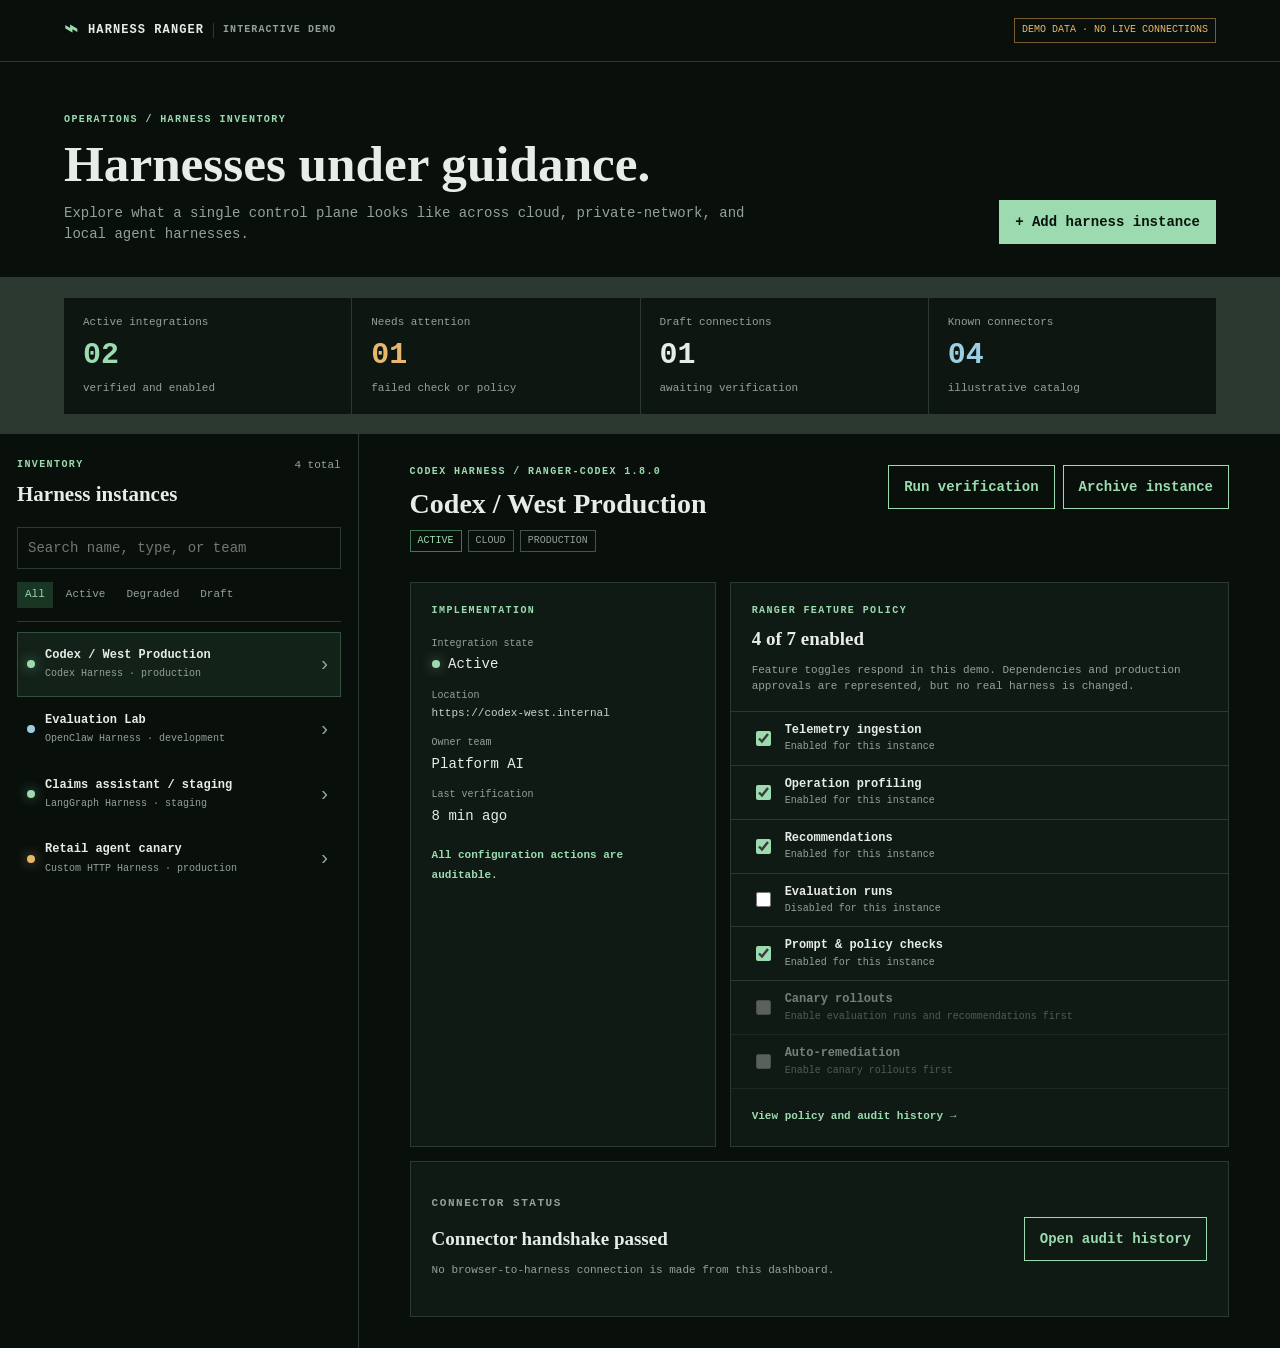
==== index.html @ f1c351ab "Add Harness Ranger interactive demo" ====
<!doctype html>
<html lang="en">
  <head>
    <meta charset="utf-8" />
    <meta name="viewport" content="width=device-width, initial-scale=1" />
    <meta name="robots" content="noindex" />
    <title>Harness Ranger — Interactive Demo</title>
    <link rel="stylesheet" href="styles.css" />
  </head>
  <body>
    <main id="app"></main>
    <script src="app.js"></script>
  </body>
</html>
---- styles.css ----
:root{--bg:#09100c;--panel:#101a14;--panel2:#132219;--line:#2c3931;--ink:#e8ece8;--muted:#95a198;--green:#9bdbaf;--amber:#e7b76c;--blue:#9bcde3;--red:#ee9b8d}*{box-sizing:border-box}body{margin:0;background:var(--bg);color:var(--ink);font:14px/1.45 ui-monospace,SFMono-Regular,Menlo,Consolas,monospace}button,input,select{font:inherit}button{cursor:pointer}.top{height:62px;padding:0 clamp(20px,5vw,74px);border-bottom:1px solid var(--line);display:flex;align-items:center;justify-content:space-between}.brand{letter-spacing:.09em;font-size:12px;font-weight:800;display:flex;align-items:center;gap:9px}.mark{color:var(--green);font-size:23px}.brand em{font-style:normal;color:var(--muted);font-size:10px;padding-left:9px;border-left:1px solid var(--line)}.mode{color:var(--amber);font-size:10px;border:1px solid #775d30;padding:4px 7px}.hero{padding:51px clamp(20px,5vw,74px) 33px;display:flex;justify-content:space-between;align-items:end;gap:26px;border-bottom:1px solid var(--line)}.eyebrow{margin:0 0 9px;color:var(--green);font-size:10px;font-weight:800;letter-spacing:.14em}.hero h1,.detail h2,.dialog h2{font:600 clamp(32px,4vw,54px)/1.05 Georgia,serif;margin:0}.hero p:last-child{max-width:690px;color:var(--muted);margin:13px 0 0}.primary,.secondary{background:var(--green);border:1px solid var(--green);color:#0a140d;padding:11px 15px;font-weight:800;white-space:nowrap}.secondary{background:transparent;color:var(--green)}.metrics{display:grid;grid-template-columns:repeat(4,1fr);gap:1px;background:var(--line);padding:20px clamp(20px,5vw,74px)}.metric{background:#0e1611;padding:17px 19px}.metric p,.metric small{margin:0;color:var(--muted);font-size:11px}.metric strong{display:block;font-size:30px;line-height:1.1;margin:8px 0 5px}.metric.green strong{color:var(--green)}.metric.amber strong{color:var(--amber)}.metric.blue strong{color:var(--blue)}.workspace{display:grid;grid-template-columns:minmax(300px,.72fr) minmax(0,1.85fr);min-height:600px}.inventory{border-right:1px solid var(--line);padding:24px 17px}.head{display:flex;justify-content:space-between;align-items:start;gap:12px}.head h2{font:600 21px Georgia,serif;margin:0}.head span{font-size:11px;color:var(--muted)}.search{width:100%;margin:20px 0 13px;background:transparent;border:1px solid var(--line);padding:10px;color:var(--ink)}.filters{display:flex;gap:5px;border-bottom:1px solid var(--line);padding-bottom:13px}.filters button{border:0;background:transparent;color:var(--muted);padding:5px 8px;font-size:11px}.filters button.on{background:#193524;color:var(--green)}.list{margin-top:10px}.harness{width:100%;background:transparent;border:1px solid transparent;text-align:left;color:var(--ink);padding:14px 9px;display:flex;align-items:center;gap:10px}.harness:hover,.harness.on{background:var(--panel2);border-color:#31513c}.harness strong,.harness small{display:block}.harness strong{font-size:12px}.harness small{color:var(--muted);font-size:10px;margin-top:3px}.harness .copy{flex:1}.chev{color:var(--muted);font-size:20px}.status{width:8px;height:8px;border-radius:999px;background:var(--muted);display:inline-block;flex:0 0 auto}.status.active{background:var(--green);box-shadow:0 0 12px #9bdbaf88}.status.degraded{background:var(--amber);box-shadow:0 0 12px #e7b76c88}.status.draft,.status.verifying{background:var(--blue)}.detail{padding:31px clamp(21px,4vw,51px)}.detail-head{display:flex;justify-content:space-between;align-items:start;gap:15px}.detail h2{font-size:28px}.badges{margin-top:12px;display:flex;gap:6px}.badge{padding:3px 7px;border:1px solid #46534b;color:var(--muted);font-size:10px;text-transform:uppercase}.badge.active{border-color:#3d7853;color:var(--green)}.badge.degraded{border-color:#86622a;color:var(--amber)}.action-set{display:flex;gap:8px;flex-wrap:wrap;justify-content:flex-end}.grid{display:grid;grid-template-columns:minmax(220px,.76fr) minmax(340px,1.24fr);gap:14px;margin-top:30px}.card,.health{background:var(--panel);border:1px solid var(--line);padding:21px}.card h3,.health h3{font:600 19px Georgia,serif;margin:0}.card dl{margin:18px 0}.card dt{font-size:10px;color:var(--muted);margin-top:14px}.card dd{margin:3px 0 0}.mono{font-size:11px;overflow-wrap:anywhere;color:#c6d5ca}.link{border:0;background:transparent;padding:0;color:var(--green);font-size:11px;font-weight:800}.policy-note,.health p{color:var(--muted);font-size:11px;margin:13px 0 16px}.feature-list{border-top:1px solid var(--line);margin:0 -21px 16px}.feature{display:flex;align-items:center;gap:11px;padding:10px 21px;border-bottom:1px solid var(--line);cursor:pointer}.feature input{width:15px;height:15px;accent-color:var(--green)}.feature strong,.feature small{display:block}.feature strong{font-size:12px}.feature small{font-size:10px;color:var(--muted);margin-top:1px}.feature.locked{opacity:.48;cursor:not-allowed}.health{margin-top:14px;display:flex;align-items:center;justify-content:space-between;gap:15px}.banner{padding:11px clamp(20px,5vw,74px);background:#193123;color:var(--green);font-size:11px;border-bottom:1px solid var(--line)}.dialog-backdrop{position:fixed;inset:0;background:#000b;display:grid;place-items:center;padding:20px}.dialog{width:min(520px,100%);background:#101913;border:1px solid #4e7258;padding:24px;box-shadow:0 20px 80px #000}.dialog-head{display:flex;align-items:start;justify-content:space-between}.close{border:0;background:transparent;color:var(--muted);font-size:27px}.dialog label{display:block;color:#c6d0c9;font-size:11px;margin:14px 0}.dialog input,.dialog select{display:block;width:100%;background:#0a100d;border:1px solid var(--line);color:var(--ink);padding:10px;margin-top:5px}.row{display:grid;grid-template-columns:1fr 1fr;gap:12px}.actions{display:flex;justify-content:end;gap:9px;margin-top:20px}.demo-note{color:var(--muted);font-size:10px;margin-top:14px}@media(max-width:800px){.hero{align-items:start;flex-direction:column}.metrics{grid-template-columns:repeat(2,1fr)}.workspace,.grid{grid-template-columns:1fr}.inventory{border-right:0;border-bottom:1px solid var(--line)}}@media(max-width:480px){.metrics{grid-template-columns:1fr}.top{padding:0 16px}.brand em{display:none}.row{grid-template-columns:1fr}.detail-head,.health{flex-direction:column}}
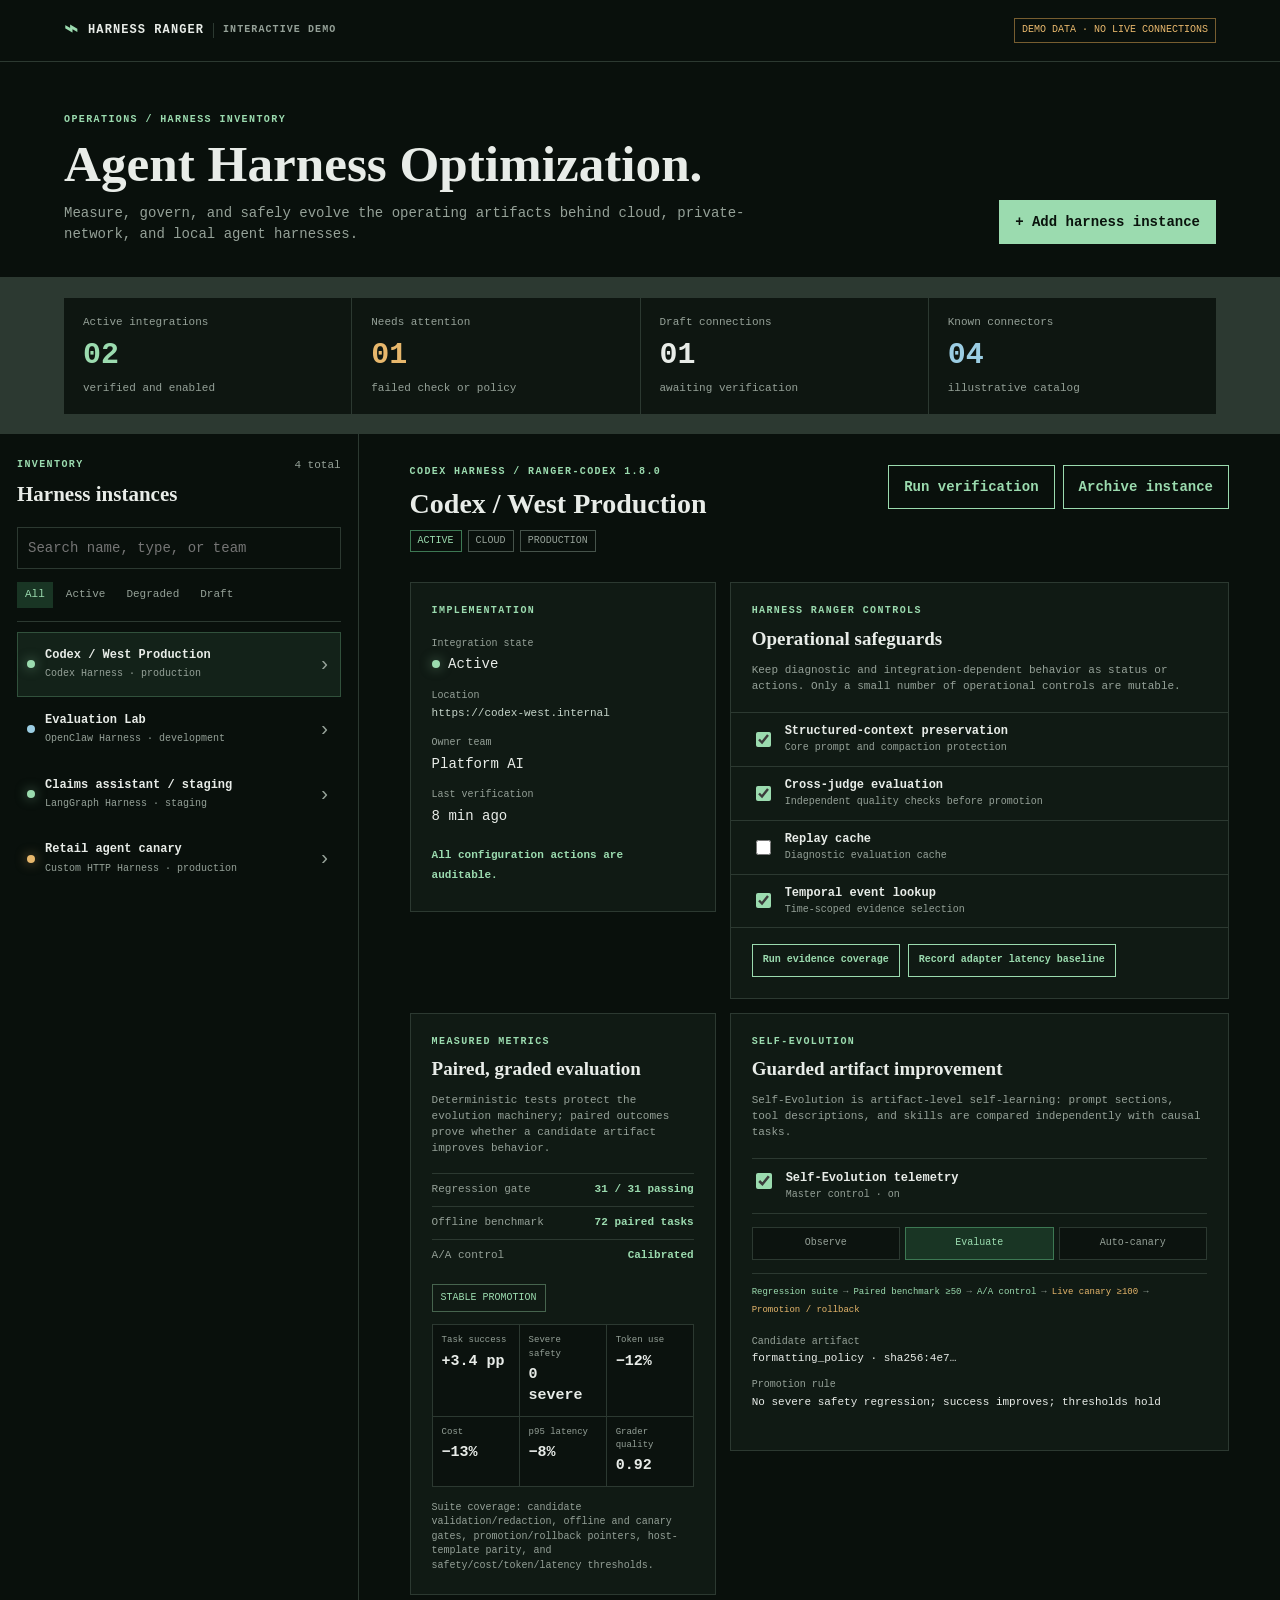
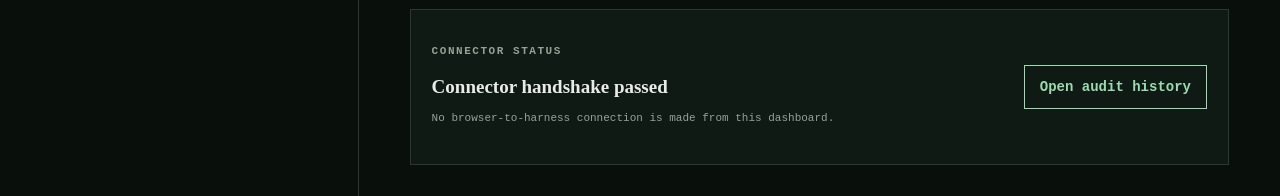
==== commit d8a30e46: "Add self-evolution metrics controls" ====
--- a/index.html
+++ b/index.html
@@ -6,6 +6,7 @@
     <meta name="robots" content="noindex" />
     <title>Harness Ranger — Interactive Demo</title>
     <link rel="stylesheet" href="styles.css" />
+    <link rel="stylesheet" href="iteration.css" />
   </head>
   <body>
     <main id="app"></main>
--- a/iteration.css
+++ b/iteration.css
@@ -0,0 +1 @@
+.evolution-grid{align-items:start}.implementation{min-height:330px}.controls .feature-list{margin-top:17px}.diagnostics{display:flex;gap:8px;flex-wrap:wrap;margin-top:14px}.compact{padding:8px 10px;font-size:10px}.gate-row{display:flex;justify-content:space-between;gap:12px;border-top:1px solid var(--line);padding:8px 0;font-size:11px}.gate-row span{color:var(--muted)}.gate-row strong{color:var(--green)}.stage{margin:12px 0;padding:6px 8px;border:1px solid #46644e;color:var(--green);font-size:10px;text-transform:uppercase;display:inline-block}.scorecard{display:grid;grid-template-columns:repeat(3,1fr);gap:1px;background:var(--line);border:1px solid var(--line)}.scorecard div{background:#0b120e;padding:9px}.scorecard small,.scorecard strong{display:block}.scorecard small{font-size:9px;color:var(--muted)}.scorecard strong{font-size:15px;margin-top:3px}.suite-copy{color:var(--muted);font-size:10px;margin:14px 0 0}.master{display:flex;gap:11px;padding:11px 0;border-top:1px solid var(--line);border-bottom:1px solid var(--line);margin-top:17px;cursor:pointer}.master input{accent-color:var(--green);width:16px;height:16px}.master strong,.master small{display:block}.master strong{font-size:12px}.master small{font-size:10px;color:var(--muted)}.modes{display:grid;grid-template-columns:repeat(3,1fr);gap:5px;margin:13px 0}.modes button{border:1px solid var(--line);background:#0c130f;color:var(--muted);padding:8px 5px;font-size:10px}.modes button.chosen{border-color:#3d7853;background:#193524;color:var(--green)}.modes button:disabled{opacity:.4;cursor:not-allowed}.evolution-funnel{display:flex;flex-wrap:wrap;gap:5px;align-items:center;border-top:1px solid var(--line);padding-top:12px;font-size:9px;color:var(--muted)}.evolution-funnel .done{color:var(--green)}.evolution-funnel .hold{color:var(--amber)}.artifact{margin:15px 0 0}.artifact dt{color:var(--muted);font-size:10px;margin-top:11px}.artifact dd{margin:2px 0 0;font-size:11px}@media(max-width:560px){.scorecard{grid-template-columns:repeat(2,1fr)}.modes{grid-template-columns:1fr}.gate-row{flex-direction:column;gap:2px}}
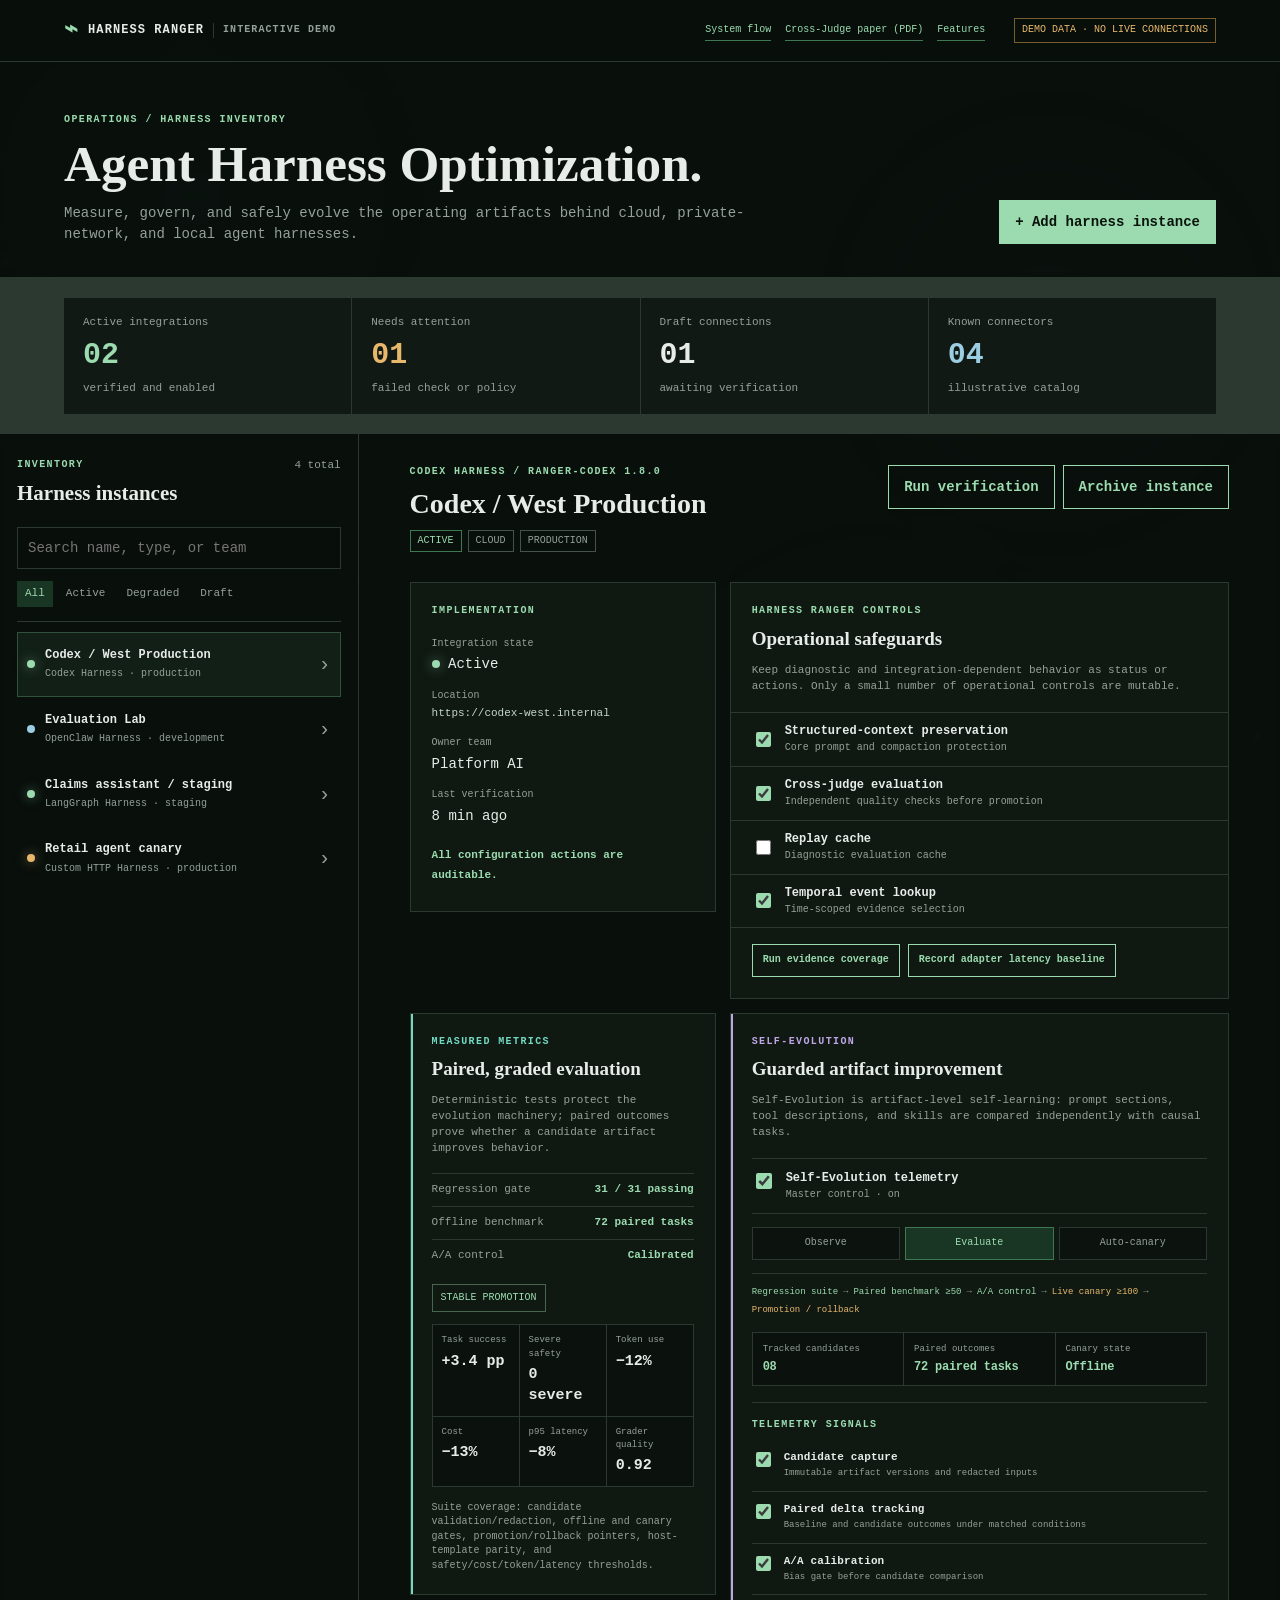
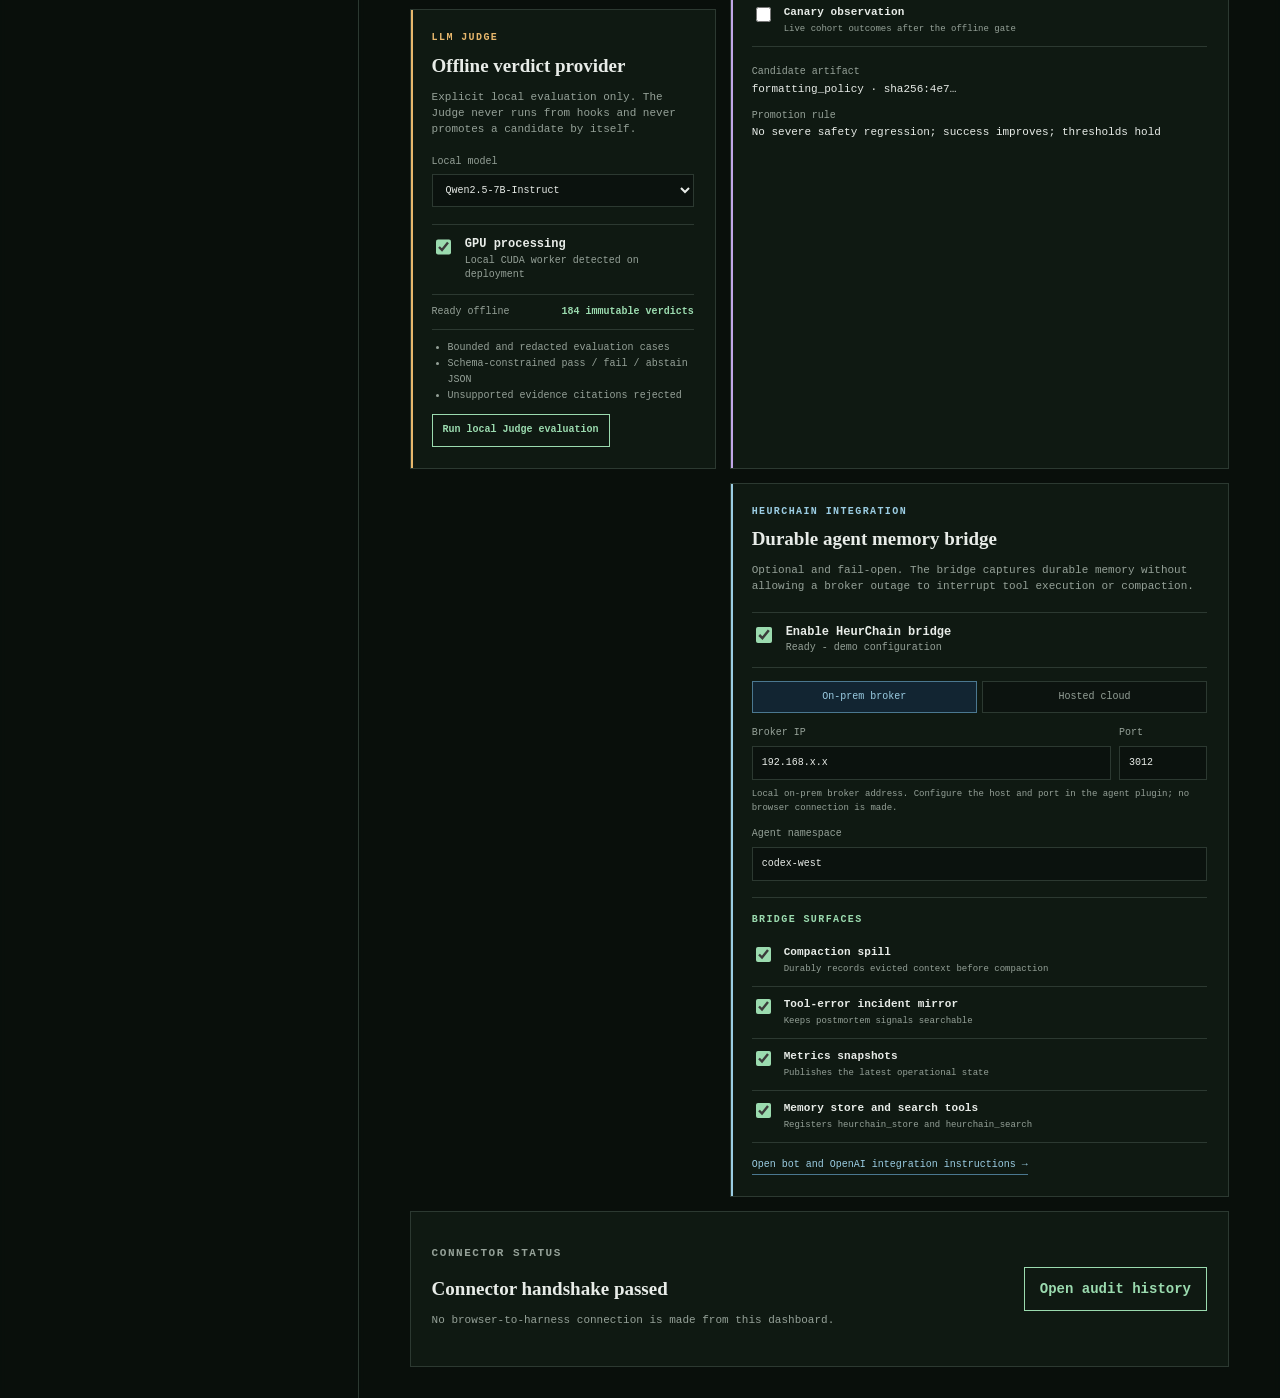
==== commit cda1eef9: "Add ambient HeurChain network field" ====
--- a/index.html
+++ b/index.html
@@ -7,9 +7,12 @@
     <title>Harness Ranger — Interactive Demo</title>
     <link rel="stylesheet" href="styles.css" />
     <link rel="stylesheet" href="iteration.css" />
+    <link rel="stylesheet" href="ambient-network.css" />
   </head>
   <body>
+    <canvas id="ambient-network" aria-hidden="true"></canvas>
     <main id="app"></main>
+    <script src="ambient-network.js"></script>
     <script src="app.js"></script>
   </body>
 </html>
--- a/iteration.css
+++ b/iteration.css
@@ -1 +1,2 @@
 .evolution-grid{align-items:start}.implementation{min-height:330px}.controls .feature-list{margin-top:17px}.diagnostics{display:flex;gap:8px;flex-wrap:wrap;margin-top:14px}.compact{padding:8px 10px;font-size:10px}.gate-row{display:flex;justify-content:space-between;gap:12px;border-top:1px solid var(--line);padding:8px 0;font-size:11px}.gate-row span{color:var(--muted)}.gate-row strong{color:var(--green)}.stage{margin:12px 0;padding:6px 8px;border:1px solid #46644e;color:var(--green);font-size:10px;text-transform:uppercase;display:inline-block}.scorecard{display:grid;grid-template-columns:repeat(3,1fr);gap:1px;background:var(--line);border:1px solid var(--line)}.scorecard div{background:#0b120e;padding:9px}.scorecard small,.scorecard strong{display:block}.scorecard small{font-size:9px;color:var(--muted)}.scorecard strong{font-size:15px;margin-top:3px}.suite-copy{color:var(--muted);font-size:10px;margin:14px 0 0}.master{display:flex;gap:11px;padding:11px 0;border-top:1px solid var(--line);border-bottom:1px solid var(--line);margin-top:17px;cursor:pointer}.master input{accent-color:var(--green);width:16px;height:16px}.master strong,.master small{display:block}.master strong{font-size:12px}.master small{font-size:10px;color:var(--muted)}.modes{display:grid;grid-template-columns:repeat(3,1fr);gap:5px;margin:13px 0}.modes button{border:1px solid var(--line);background:#0c130f;color:var(--muted);padding:8px 5px;font-size:10px}.modes button.chosen{border-color:#3d7853;background:#193524;color:var(--green)}.modes button:disabled{opacity:.4;cursor:not-allowed}.evolution-funnel{display:flex;flex-wrap:wrap;gap:5px;align-items:center;border-top:1px solid var(--line);padding-top:12px;font-size:9px;color:var(--muted)}.evolution-funnel .done{color:var(--green)}.evolution-funnel .hold{color:var(--amber)}.artifact{margin:15px 0 0}.artifact dt{color:var(--muted);font-size:10px;margin-top:11px}.artifact dd{margin:2px 0 0;font-size:11px}@media(max-width:560px){.scorecard{grid-template-columns:repeat(2,1fr)}.modes{grid-template-columns:1fr}.gate-row{flex-direction:column;gap:2px}}
+.top{gap:clamp(12px,2vw,30px);justify-content:initial}.top-links{margin-left:auto;display:flex;gap:14px;align-items:center;white-space:nowrap}.top-links a{color:var(--green);font-size:10px;text-decoration:none;border-bottom:1px solid #3e7753;padding:3px 0}.top-links a:hover{color:var(--ink);border-color:var(--ink)}.mode{margin-left:3px;white-space:nowrap}.judge-field{display:block;color:var(--muted);font-size:10px;margin:17px 0 0}.judge-field select{display:block;width:100%;background:#0b120e;border:1px solid var(--line);color:var(--ink);padding:9px;margin-top:5px}.judge-status{display:flex;justify-content:space-between;gap:10px;color:var(--muted);font-size:10px;padding:10px 0;border-bottom:1px solid var(--line)}.judge-status strong{color:var(--green)}.judge-rules{padding-left:16px;color:var(--muted);font-size:10px;line-height:1.6}.llm-judge .secondary:disabled{opacity:.5;cursor:not-allowed}.evolution-grid .self-evolution{grid-row:span 2;align-self:stretch}.evolution-readouts{display:grid;grid-template-columns:repeat(3,1fr);gap:1px;background:var(--line);border:1px solid var(--line);margin-top:15px}.evolution-readouts div{background:#0b120e;padding:10px}.evolution-readouts small,.evolution-readouts strong{display:block}.evolution-readouts small{color:var(--muted);font-size:9px;line-height:1.35}.evolution-readouts strong{color:var(--green);font-size:12px;line-height:1.35;margin-top:4px;letter-spacing:-.02em}.evolution-options{border-top:1px solid var(--line);margin-top:16px;padding-top:15px}.evolution-options .eyebrow{margin-bottom:7px}.evolution-option{display:flex;gap:10px;padding:10px 0;border-bottom:1px solid var(--line);cursor:pointer}.evolution-option input{accent-color:var(--green);width:15px;height:15px;margin-top:2px}.evolution-option strong,.evolution-option small{display:block}.evolution-option strong{font-size:11px;letter-spacing:.01em}.evolution-option small{color:var(--muted);font-size:9px;line-height:1.45;margin-top:2px}.evolution-option.locked{opacity:.5;cursor:not-allowed}.heurchain-card{grid-column:2;align-self:start}.bridge-modes{display:grid;grid-template-columns:1fr 1fr;gap:5px;margin:13px 0}.bridge-modes button{border:1px solid var(--line);background:#0c130f;color:var(--muted);padding:8px 5px;font-size:10px}.bridge-modes button.chosen{border-color:#4b7890;background:#122532;color:var(--blue)}.bridge-modes button:disabled{opacity:.45;cursor:not-allowed}.heurchain-fields{display:grid;grid-template-columns:1fr 88px;gap:8px}.heurchain-fields label,.bridge-agent{display:block;color:var(--muted);font-size:10px}.heurchain-fields input,.bridge-agent input{display:block;width:100%;background:#0b120e;border:1px solid var(--line);color:var(--ink);padding:9px;margin-top:5px}.bridge-agent{margin-top:12px}.bridge-note,.cloud-config small{color:var(--muted);font-size:9px;line-height:1.5;margin:8px 0 0}.cloud-config{border:1px solid var(--line);background:#0b120e;padding:10px}.cloud-config span,.cloud-config strong,.cloud-config small{display:block}.cloud-config span{font-size:9px;color:var(--muted)}.cloud-config strong{font-size:11px;color:var(--blue);margin:3px 0 5px}.cloud-config code{color:var(--ink)}.bridge-signals{border-top:1px solid var(--line);margin-top:16px;padding-top:15px}.bridge-signals .eyebrow{margin-bottom:7px}.bridge-docs{display:inline-block;margin-top:15px;color:var(--blue);font-size:10px;text-decoration:none;border-bottom:1px solid #4b7890;padding-bottom:2px}@media(max-width:1040px){.top{height:auto;min-height:62px;flex-wrap:wrap;padding-top:10px;padding-bottom:10px}.top-links{order:3;margin-left:0;width:100%;gap:18px}.mode{margin-left:auto}}@media(max-width:800px){.evolution-grid .self-evolution{grid-row:auto}.heurchain-card{grid-column:auto}.evolution-readouts{grid-template-columns:repeat(3,1fr)}}@media(max-width:560px){.top{padding-left:16px;padding-right:16px}.top-links{gap:10px;justify-content:space-between}.top-links a{font-size:9px}.mode{font-size:9px}.brand em{display:none}.evolution-readouts{grid-template-columns:1fr}.evolution-readouts div{padding:8px 10px}.heurchain-fields{grid-template-columns:1fr}}
--- a/ambient-network.css
+++ b/ambient-network.css
@@ -0,0 +1 @@
+:root{--teal:#72d9c3;--violet:#c0a6e7}#ambient-network{position:fixed;inset:0;width:100%;height:100%;z-index:0;pointer-events:none;opacity:.72}body>:not(#ambient-network){position:relative;z-index:1}.top{background:#09100cd9;backdrop-filter:blur(6px)}.hero,.inventory,.detail{background:#09100cc7;backdrop-filter:blur(3px)}.metric{background:#0e1611e8}.card,.health{background:#101a14f2}.search{background:#09100cab}.harness:hover,.harness.on{background:#132219e8}.measured{box-shadow:inset 2px 0 var(--teal)}.self-evolution{box-shadow:inset 2px 0 var(--violet)}.llm-judge{box-shadow:inset 2px 0 var(--amber)}.heurchain-card{box-shadow:inset 2px 0 var(--blue)}.measured>.eyebrow{color:var(--teal)}.self-evolution>.eyebrow{color:var(--violet)}.llm-judge>.eyebrow{color:var(--amber)}.heurchain-card>.eyebrow{color:var(--blue)}.feature-group:nth-child(1){box-shadow:inset 2px 0 var(--teal)}.feature-group:nth-child(2){box-shadow:inset 2px 0 var(--violet)}.feature-group:nth-child(3){box-shadow:inset 2px 0 var(--blue)}.feature-group:nth-child(1)>.eyebrow{color:var(--teal)}.feature-group:nth-child(2)>.eyebrow{color:var(--violet)}.feature-group:nth-child(3)>.eyebrow{color:var(--blue)}@media(prefers-reduced-motion:reduce){#ambient-network{opacity:.46}}
